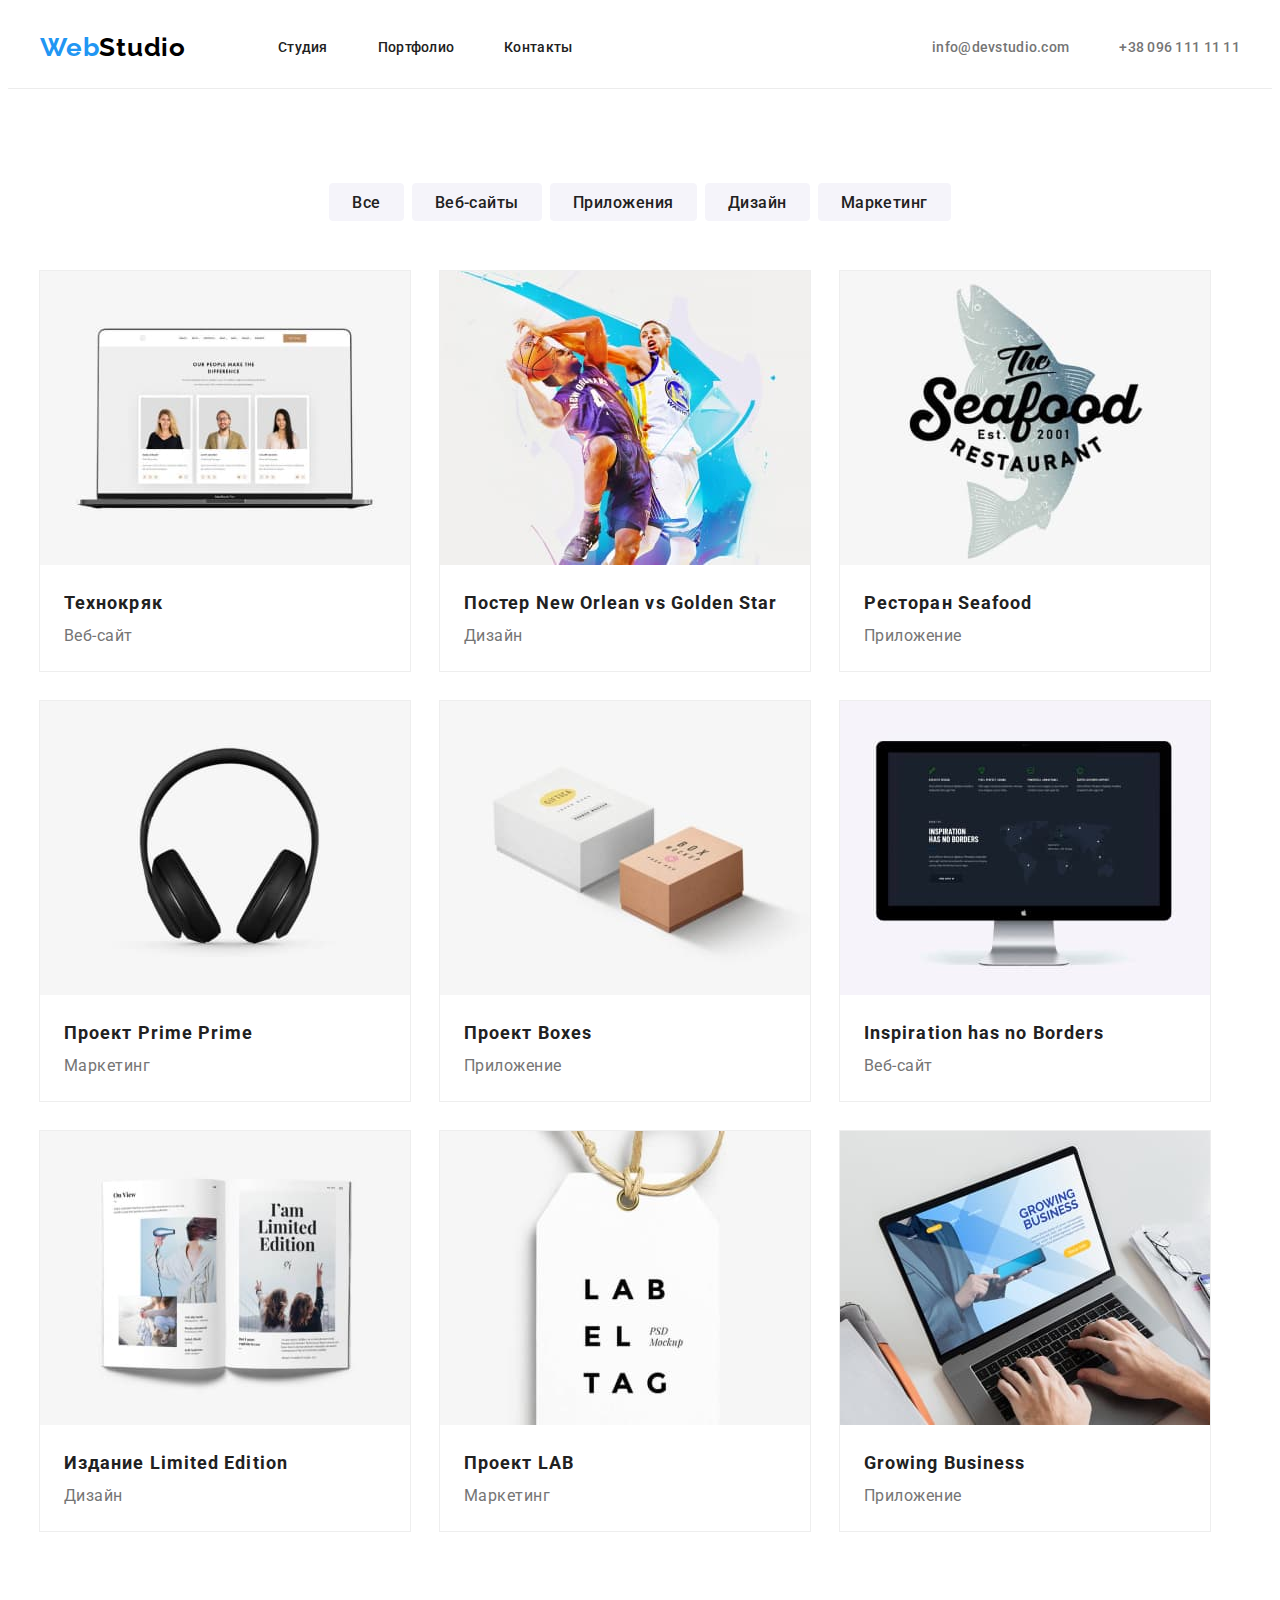
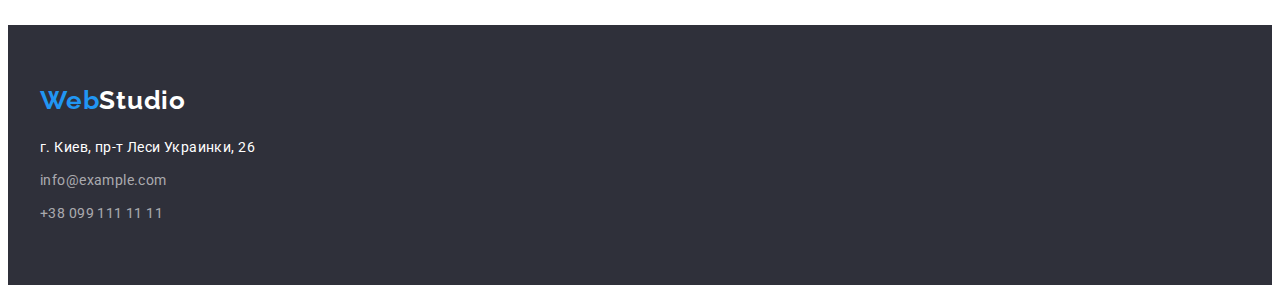
==== portfolio.html @ 8edb37a0 "22.11.2021" ====
<!DOCTYPE html>
<html lang="ru">

<head>
    <meta charset="UTF-8">
    <meta http-equiv="X-UA-Compatible" content="IE=edge">
    <meta name="viewport" content="width=device-width, initial-scale=1.0">
    <title>portfolio</title>
    <link rel="preconnect" href="https://fonts.googleapis.com">
    <link rel="preconnect" href="https://fonts.gstatic.com" crossorigin>
    <link href="https://fonts.googleapis.com/css2?family=Raleway:wght@400;700&display=swap" rel="stylesheet">
    <link rel="preconnect" href="https://fonts.googleapis.com">
    <link rel="preconnect" href="https://fonts.gstatic.com" crossorigin>
    <link href="https://fonts.googleapis.com/css2?family=Roboto:wght@400;500;700;900&display=swap" rel="stylesheet">
    <link rel="stylesheet" href="https://cdnjs.cloudflare.com/ajax/libs/modern-normalize/1.0.0/modern-normalize.min.css"
        integrity="sha512-ISS7cAi1PEhQ8jnbJpJZMd29NlhNj4AWYyLOSp2CE/CsHxTCu+r+t0D2yoJudVrd0/8fTVPUVDzY5Tvli75u/g=="
        crossorigin="anonymous" />
    <link rel="stylesheet" href="./css/style.css" />
    
</head>

<body>
    <!--header-->
    <header class="header">
    
        <nav class="header-nav container">
    
            <a class="header-logo link" href="./index.html"><span class="logo-web">Web</span>Studio</a>
    
            <ul class="header-list list">
                <li class="header-item"><a href="./index.html" class="header-link link">Студия</a></li>
                <li class="header-item"><a href="./portfolio.html" class="header-link link">Портфолио</a></li>
                <li class="header-item"><a href="" class="header-link link">Контакты</a></li>
    
            </ul>
            <ul class="header-adr list">
                <li class="adr-item"><a href="mailto:info@devstudio.com" class="header-mail link">info@devstudio.com</a>
                </li>
                <li class="adr-item"><a href="tel:+380961111111" class="header-tel link">+38 096 111 11 11</a></li>
            </ul>
        </nav>
    
    </header>
    
    <main>
       <!--buttons  + portfolio section-->
        <section class="port-btn-sec">
             <div class="container">
               <h2 class="display-none">Навигация</h2>

                <ul class="port-btn-list list">
                    <li class="port-btn-item"><button class="port-button" type="button">Все</button></li>
                    <li class="port-btn-item"><button class="port-button" type="button">Веб-сайты</button></li>
                    <li class="port-btn-item"><button class="port-button" type="button">Приложения</button></li>
                    <li class="port-btn-item"><button class="port-button" type="button">Дизайн</button></li>
                    <li class="port-btn-item"><button class="port-button" type="button">Маркетинг</button></li>
                </ul>
                
                <h1 class="display-none">Портфолио</h1>
               
                <ul class="port-list list">
                    <li class="port-list-item">
                        <img class="port-img no-gap" src="./images/pic1.jpg" alt="Технокряк">
                        <div class="port-block">
                            <h2 class="port-second-title">Технокряк</h2>
                            <p class="port-p" lang="en">Веб-сайт</p>
                        </div>
                
                    </li>
                    <li class="port-list-item">
                        <img class="port-img no-gap" src="./images/pic2.jpg" alt="Постер  New Orlean vs Golden Star">
                        <div class="port-block">
                            <h2 class="port-second-title">Постер <span lang="en">New Orlean vs Golden Star</span> </h2>
                            <p class="port-p">Дизайн</p>
                        </div>
                
                    </li>
                    <li class="port-list-item">
                        <img class="port-img no-gap" src="./images/pic3.jpg" alt="Ресторан Seafood">
                        <div class="port-block">
                            <h2 class="port-second-title">Ресторан <span lang="en">Seafood</span> </h2>
                            <p class="port-p"> Приложение</p>
                        </div>
                
                    </li>
                    <li class="port-list-item">
                        <img class="port-img no-gap" src="./images/pic4.jpg" alt="Проект Prime">
                        <div class="port-block">
                            <h2 class="port-second-title">Проект <span lang="en">Prime</span> Prime</h2>
                            <p class="port-p">Маркетинг</p>
                        </div>
                
                    </li>
                    <li class="port-list-item">
                        <img class="port-img no-gap" src="./images/pic5.jpg" alt="Проект Boxes">
                        <div class="port-block">
                            <h2 class="port-second-title">Проект <span lang="en">Boxes</span> </h2>
                            <p class="port-p">Приложение</p>
                        </div>
                
                    </li>
                    <li class="port-list-item">
                        <img class="port-img no-gap" src="./images/pic6.jpg" alt="Inspiration has no Borders">
                        <div class="port-block">
                            <h2 class="port-second-title" lang="en">Inspiration has no Borders</h2>
                            <p class="port-p">Веб-сайт</p>
                        </div>
                
                    </li>
                    <li class="port-list-item">
                        <img class="port-img no-gap" src="./images/pic7.jpg" alt="Издание Limited Edition">
                        <div class="port-block">
                            <h2 class="port-second-title">Издание <span lang="en">Limited Edition</span> </h2>
                            <p class="port-p">Дизайн</p>
                        </div>
                
                    </li>
                    <li class="port-list-item">
                        <img class="port-img no-gap" src="./images/pic8.jpg" alt="Проект LAB">
                        <div class="port-block">
                            <h2 class="port-second-title">Проект <span lang="en">LAB</span> </h2>
                            <p class="port-p">Маркетинг</p>
                        </div>
                
                    </li>
                    <li class="port-list-item">
                        <img class="port-img no-gap" src="./images/pic9.jpg" alt="Growing Business">
                        <div class="port-block">
                            <h2 class="port-second-title" lang="en">Growing Business</h2>
                            <p class="port-p">Приложение</p>
                        </div>
                
                    </li>
                </ul>
             </div>
        </section>
        
        

    </main>

    <!--footer-->
    <footer class="footer">
        <div class="container">
            <a class="footer-logo link" href="./index.html"><span class="logo-web">Web</span>Studio</a>
            <address class="footer-address">
                <ul class="address-list list">
                    <li class="address-item"><a class="footer-adr-ph link" href="https://g.page/stamp-capital?share">
                            г. Киев, пр-т Леси Украинки, 26</a></li>
                    <li class="address-item"><a class="footer-mail link" href="mailto:info@example.com">info@example.com</a></li>
                    <li class="address-item"><a class="footer-tel link" href="tel:+380991111111">+38 099 111 11 11</a></li>
                </ul>
            </address>
        </div>
    </footer>
</body>

</html>
---- css/style.css ----
:root {
  --body-background-color: #ffffff;
  --main-title-color: #ffffff;
  --second-title-color: #212121;
  --text-color: #757575;
  --phone-text-color: #757575;
  --adress-text-color: #ffffff;
  --accent-color: #2196f3;
  --header-background-color: #ffffff;
  --hero-background-color: #2f303a;
  --about-background-color: #e5e5e5;
  --footer-background-color: #2f303a;
  --team-background-color: #f5f4fa;
  --button-color: #ffffff;
  --logo-color: #000000;
  --footer-logo-color: #ffffff;
  --port-btm-color: #f5f4fa;
  --footer-frame-color: #ececec;
  --portfolio-border-color: #eeeeee;
}
body {
  font-family: 'Roboto', sans-serif;
  background-color: var(--body-background-color);
}

h1,
h2,
h3,
p {
  margin-top: 0;
  margin-bottom: 0;
}

.list {
  list-style: none;
  padding: 0;
  margin: 0;
}

.link {
  text-decoration: none;
}
/*------скрытие заголовков-------*/

.display-none {
  position: absolute;
  width: 1px;
  height: 1px;
  margin: -1px;
  border: 0;
  padding: 0;
  white-space: nowrap;
  clip-path: inset(100%);
  clip: rect(0 0 0 0);
  overflow: hidden;
}

section {
  padding-top: 94px;
  /*outline: 2px solid tomato;*/
  padding-bottom: 94px;
}

.container {
  margin-left: auto;
  margin-right: auto;
  padding-left: 15px;
  padding-right: 15px;
  width: 1200px;
  /*outline: 2px solid rgb(16, 92, 179);*/
}

/*-----------------------HEADER--------------------*/
.header {
  background-color: var(--header-background-color);
  border-bottom-width: 1px;
  border-bottom-style: solid;
  border-bottom-color: var(--footer-frame-color);
}

.header-nav {
  display: flex;
  align-items: center;
}

.logo-web {
  color: var(--accent-color);
}

.header-logo {
  font-family: Raleway;
  font-weight: 700;
  font-size: 26px;
  line-height: 1.19;
  letter-spacing: 0.03em;
  color: var(--logo-color);
  display: block;
  width: 145px;
  height: 31px;
  /* outline: solid 1px tomato;*/
}

.header-list {
  display: flex;
  margin-left: 93px;
}

.header-list .header-item:not(:last-child) {
  margin-right: 50px;
}

/*.header-item {
  outline: solid 1px tomato;
}*/

.header-link {
  display: block;
  font-weight: 500;
  font-size: 14px;
  line-height: 1.14;
  letter-spacing: 0.02em;
  color: var(--second-title-color);
  padding-top: 32px;
  padding-bottom: 32px;
}
.header-link:hover,
.header-link:focus {
  color: var(--accent-color);
}

.header-adr {
  display: flex;
  margin-left: auto;
}

.header-adr .adr-item:not(:last-child) {
  margin-right: 50px;
}

/*.adr-item {
  outline: solid 1px tomato;
}*/

.header-mail,
.header-tel {
  display: block;
  padding-top: 32px;
  padding-bottom: 32px;

  font-weight: 500;
  font-size: 14px;
  line-height: 1.14;
  letter-spacing: 0.02em;
  color: var(--phone-text-color);
}

.header-mail:hover,
.header-mail:focus,
.header-tel:hover,
.header-tel:focus {
  color: var(--accent-color);
}

/*-----------------------HERO--------------------*/
.hero {
  background-color: var(--hero-background-color);
  padding-top: 200px;
  padding-bottom: 200px;
}
.hero-title {
  display: block;
  margin-bottom: 30px;
  font-weight: 900;
  font-size: 44px;
  line-height: 1.36;
  text-align: center;
  letter-spacing: 0.06em;
  text-transform: uppercase;
  color: var(--main-title-color);
  /*outline: solid 1px tomato;*/
}
.hero-btn {
  /*----button-text-style----*/
  font-weight: 700;
  font-size: 16px;
  line-height: 1.88;
  font-family: inherit;
  color: var(--button-color);
  text-align: center;
  /*----button-style------- */
  display: block;
  margin-left: auto;
  margin-right: auto;
  min-width: 200px;
  height: 50px;
  cursor: pointer;
  border-radius: 4px;
  padding: 10px 32px;
  background-color: var(--accent-color);
  /*box-shadow: 0px 4px 4px rgba(0, 0, 0, 0.15);*/
}

/*-----------------------ABOUT--------------------*/

.about {
  display: flex;
  padding-top: 94px;
}

.about-list {
  display: flex;
  justify-content: center;
  /* margin-bottom: 94px;*/
}

.about-item {
  display: block;
  width: 270px;
  /*outline: solid 1px tomato;*/
}
.about-list .about-item:not(:last-child) {
  margin-right: 30px;
}

.about-secondtitle {
  font-weight: 700;
  font-size: 14px;
  line-height: 1.14;
  letter-spacing: 0.03em;
  text-transform: uppercase;
  color: var(--second-title-color);
  margin-bottom: 10px;
}
.about-par {
  font-weight: 400;
  font-size: 14px;
  line-height: 1.71;
  letter-spacing: 0.03em;
  color: var(--text-color);
}

/*-----------------------WWD--------------------*/

.wwd-title {
  font-weight: 700;
  font-size: 36px;
  line-height: 1.17;
  text-align: center;
  letter-spacing: 0.03em;
  color: var(--second-title-color);
  margin-bottom: 50px;
}
.wwd-list {
  display: flex;
  justify-content: center;
}

.www-item {
  display: block;
}

.wwd-item:not(:last-child) {
  margin-right: 30px;
}
.wwd-img {
  display: block;
  max-width: 100%;
  height: auto;
  /*width: 370px;
  height: 294px;*/
}

/*-----------------------TEAM--------------------*/
.team {
  background-color: var(--team-background-color);
  display: flex;
}
.team-header {
  font-weight: 700;
  font-size: 36px;
  line-height: 1.17;
  text-align: center;
  letter-spacing: 0.03em;
  color: var(--second-title-color);
  margin-bottom: 50px;
}

.team-list {
  display: flex;
  justify-content: center;
}
.team-item {
  display: block;
  /*outline: solid 1px tomato;*/
}
.team-item:not(:last-child) {
  margin-right: 30px;
}

.team-block {
  padding-top: 30px;
  padding-bottom: 30px;
}

.team-title {
  font-weight: 500;
  font-size: 16px;
  line-height: 1.19;
  text-align: center;
  letter-spacing: 0.03em;
  color: var(--second-title-color);
}
.team-par {
  margin-top: 10px;
  margin-bottom: 0;
  font-weight: 400;
  font-size: 16px;
  line-height: 1.19;
  text-align: center;
  letter-spacing: 0.03em;
  color: var(--text-color);
}
.team-img {
  width: 270px;
  height: 260px;
}

/*-----------------------FOOTER--------------------*/
.footer {
  background-color: var(--footer-background-color);
  padding-top: 60px;
  padding-bottom: 60px;
}
.footer-logo {
  font-family: Raleway;
  font-weight: 700;
  font-size: 26px;
  line-height: 1.19;
  letter-spacing: 0.03em;
  color: var(--footer-logo-color);

  display: block;
  width: 145px;
  height: 31px;
  margin-bottom: 20px;
  /*outline: solid 1px tomato;*/
}

.address-list {
  display: block;
  width: 231px;
  /*outline: solid 1px tomato;*/
}
.address-item:not(:last-child) {
  margin-bottom: 9px;
}
.footer-adr-ph {
  font-style: normal;
  font-weight: 400;
  font-size: 14px;
  line-height: 1.71;
  letter-spacing: 0.03em;
  color: var(--adress-text-color);
}
.footer-mail {
  font-style: normal;
  font-weight: 400;
  font-size: 14px;
  line-height: 1.71;
  letter-spacing: 0.03em;
  color: rgba(255, 255, 255, 0.6);
}
.footer-tel {
  font-style: normal;
  font-weight: 400;
  font-size: 14px;
  line-height: 1.71;
  letter-spacing: 0.03em;
  color: rgba(255, 255, 255, 0.6);
}

.footer-mail:hover,
.footer-tel:hover,
.footer-adr-ph:hover,
.footer-mail:focus,
.footer-tel:focus .footer-adr-ph:focus {
  color: var(--accent-color);
}

/*-----------------------PORTFOLIO--------------------*/
.port-btn-list {
  display: flex;
  justify-content: center;
  margin-bottom: 50px;
}
.port-btn-item:not(:last-child) {
  margin-right: 8px;
}
.port-button {
  font-family: inherit;
  font-style: normal;
  font-weight: 500;
  font-size: 16px;
  line-height: 1.62;
  text-align: center;
  letter-spacing: 0.03em;
  color: var(--second-title-color);

  display: inline-block;
  cursor: pointer;
  border: 1px solid var(--port-btm-color);
  border-radius: 4px;
  min-width: 73px;
  height: 38px;
  padding: 6px 22px;
  background-color: var(--port-btm-color);
}

.port-button:hover,
.port-button:focus {
  color: var(--button-color);
  background-color: var(--accent-color);
}
.port-list {
  display: flex;
  flex-wrap: wrap;
}

.port-list-item {
  width: 370px;
  margin-right: 30px;
  margin-bottom: 30px;
  outline: solid 1px var(--portfolio-border-color);
}

.port-list-item:nth-child(3n) {
  margin-right: 0;
}

.port-list-item:nth-last-child(-n + 3) {
  margin-bottom: 0;
}

.no-gap {
  display: block;
}
.port-block {
  padding: 20px 24px;
}

.port-second-title {
  font-style: normal;
  font-weight: bold;
  font-size: 18px;
  line-height: 2;
  letter-spacing: 0.06em;
  color: var(--second-title-color);
}
.port-p {
  font-weight: normal;
  font-size: 16px;
  line-height: 1.87;
  letter-spacing: 0.03em;
  color: var(--text-color);
}
.port-img {
  width: 370px;
  height: 294px;
}
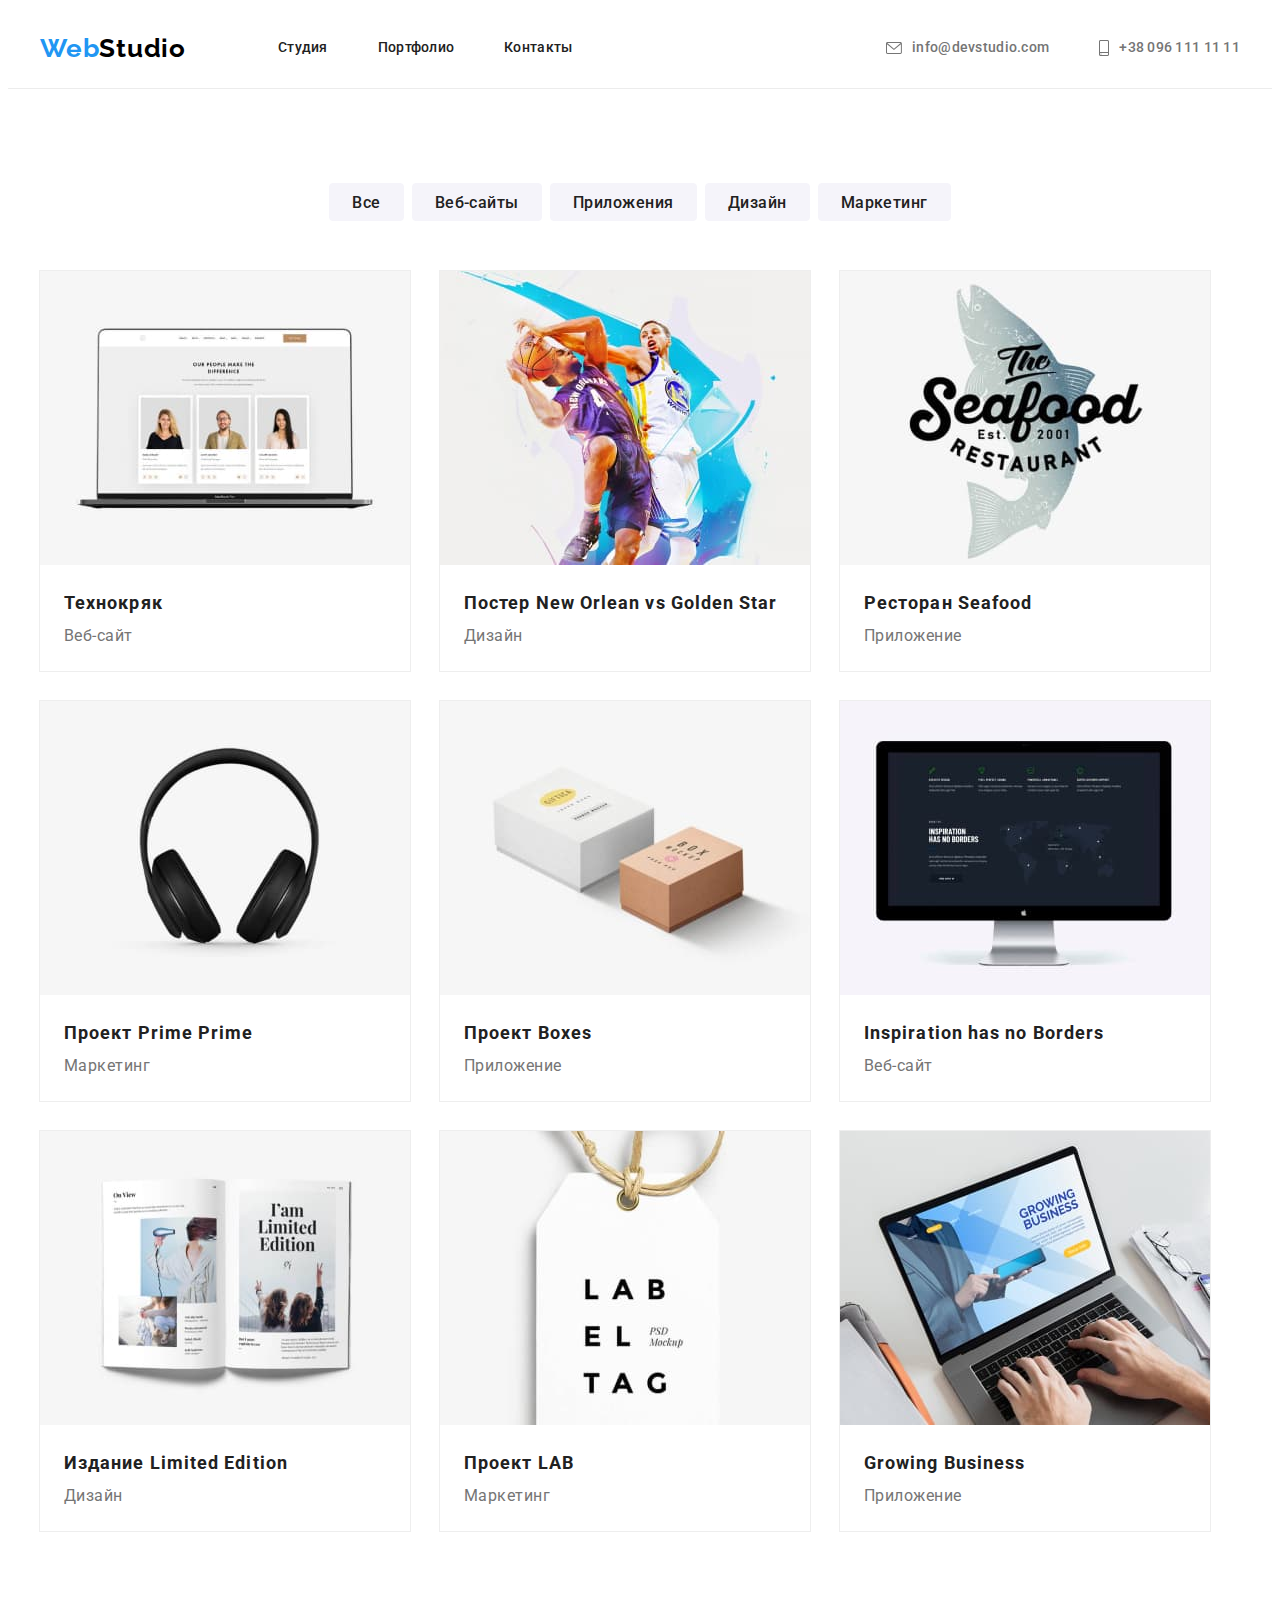
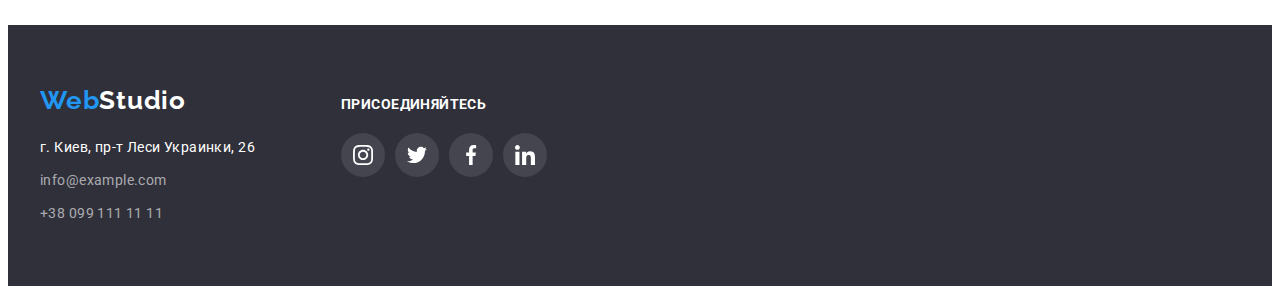
==== commit 8adce465: "27.11.2021 15:05" ====
--- a/portfolio.html
+++ b/portfolio.html
@@ -20,7 +20,7 @@
 </head>
 
 <body>
-    <!--header-->
+    <!---------------header--------------------->
     <header class="header">
     
         <nav class="header-nav container">
@@ -33,10 +33,26 @@
                 <li class="header-item"><a href="" class="header-link link">Контакты</a></li>
     
             </ul>
-            <ul class="header-adr list">
-                <li class="adr-item"><a href="mailto:info@devstudio.com" class="header-mail link">info@devstudio.com</a>
+    
+    
+            <ul class="contact-list list">
+    
+    
+                <li class="contact-item">
+                    <a href="mailto:info@devstudio.com" class="contact-link link">
+                        <svg class="link-icon" width="16" height="12">
+                            <use href="./images/icons.svg#icon-envelope"></use>
+                        </svg>info@devstudio.com
+                    </a>
                 </li>
-                <li class="adr-item"><a href="tel:+380961111111" class="header-tel link">+38 096 111 11 11</a></li>
+    
+                <li class="contact-item">
+                    <a href="tel:+380961111111" class="contact-link link">
+                        <svg class="link-icon" width="10" height="16">
+                            <use href="./images/icons.svg#icon-smartphone"></use>
+                        </svg>+38 096 111 11 11
+                    </a>
+                </li>
             </ul>
         </nav>
     
@@ -139,18 +155,57 @@
 
     </main>
 
-    <!--footer-->
+    <!----------------footer--------------------->
     <footer class="footer">
-        <div class="container">
-            <a class="footer-logo link" href="./index.html"><span class="logo-web">Web</span>Studio</a>
-            <address class="footer-address">
-                <ul class="address-list list">
-                    <li class="address-item"><a class="footer-adr-ph link" href="https://g.page/stamp-capital?share">
-                            г. Киев, пр-т Леси Украинки, 26</a></li>
-                    <li class="address-item"><a class="footer-mail link" href="mailto:info@example.com">info@example.com</a></li>
-                    <li class="address-item"><a class="footer-tel link" href="tel:+380991111111">+38 099 111 11 11</a></li>
+        <div class="container footer-flex">
+            <div class="footer-logo-adress">
+                <a class="footer-logo link" href="./index.html"><span class="logo-web">Web</span>Studio</a>
+                <address class="footer-address">
+                    <ul class="address-list list">
+                        <li class="address-item"><a class="footer-adr-ph link" href="https://g.page/stamp-capital?share">
+                                г. Киев, пр-т Леси Украинки, 26</a></li>
+                        <li class="address-item"><a class="footer-contacts link"
+                                href="mailto:info@example.com">info@example.com</a></li>
+                        <li class="address-item"><a class="footer-contacts link" href="tel:+380991111111">+38 099 111 11
+                                11</a></li>
+                    </ul>
+                </address>
+            </div>
+    
+            <div class="footer-social-box">
+                <h3 class="footer-secondtitle">присоединяйтесь</h3>
+                <ul class="footer-social-list list">
+                    <li class="footer-social-item">
+                        <a href="" class="footer-social-link">
+                            <svg class="footer-social-icon" width="20" height="20">
+                                <use href="./images/icons.svg#icon-instagram"></use>
+                            </svg>
+                        </a>
+                    </li>
+                    <li class="footer-social-item">
+                        <a href="" class="footer-social-link">
+                            <svg class="footer-social-icon" width="20" height="20">
+                                <use href="./images/icons.svg#icon-twitter"></use>
+                            </svg>
+                        </a>
+                    </li>
+                    <li class="footer-social-item">
+                        <a href="" class="footer-social-link">
+                            <svg class="footer-social-icon" width="20" height="20">
+                                <use href="./images/icons.svg#icon-facebook"></use>
+                            </svg>
+                        </a>
+                    </li>
+                    <li class="footer-social-item">
+                        <a href="" class="footer-social-link">
+                            <svg class="footer-social-icon" width="20" height="20">
+                                <use href="./images/icons.svg#icon-linkedin"></use>
+                            </svg>
+                        </a>
+                    </li>
                 </ul>
-            </address>
+            </div>
+    
         </div>
     </footer>
 </body>
--- a/css/style.css
+++ b/css/style.css
@@ -17,6 +17,9 @@
   --port-btm-color: #f5f4fa;
   --footer-frame-color: #ececec;
   --portfolio-border-color: #eeeeee;
+  --social-icons-color: #afb1b8;
+  --footer-contact-color: rgba(255, 255, 255, 0.6);
+  --footer-social-link-color: rgba(255, 255, 255, 0.1);
 }
 body {
   font-family: 'Roboto', sans-serif;
@@ -122,50 +125,66 @@
   color: var(--second-title-color);
   padding-top: 32px;
   padding-bottom: 32px;
+  transition-property: color;
+  transition-duration: 250ms;
+  transition-timing-function: cubic-bezier(0.4, 0, 0.2, 1);
 }
 .header-link:hover,
 .header-link:focus {
   color: var(--accent-color);
 }
-
-.header-adr {
+/*------------------------------------------------------*/
+
+.contact-list {
   display: flex;
   margin-left: auto;
-}
-
-.header-adr .adr-item:not(:last-child) {
-  margin-right: 50px;
-}
-
-/*.adr-item {
-  outline: solid 1px tomato;
-}*/
-
-.header-mail,
-.header-tel {
-  display: block;
+  align-content: center;
+  justify-content: center;
+}
+
+.contact-item + .contact-item {
+  margin-left: 50px;
+}
+
+.contact-link {
+  display: flex;
+  justify-content: center;
+  align-items: center;
   padding-top: 32px;
   padding-bottom: 32px;
-
   font-weight: 500;
   font-size: 14px;
   line-height: 1.14;
   letter-spacing: 0.02em;
   color: var(--phone-text-color);
-}
-
-.header-mail:hover,
-.header-mail:focus,
-.header-tel:hover,
-.header-tel:focus {
+  transition-property: color;
+  transition-duration: 250ms;
+  transition-timing-function: cubic-bezier(0.4, 0, 0.2, 1);
+}
+
+.contact-link:hover,
+.contact-link:focus {
   color: var(--accent-color);
+}
+
+.link-icon {
+  fill: var(--phone-text-color);
+  margin-right: 10px;
+  fill: currentColor;
 }
 
 /*-----------------------HERO--------------------*/
 .hero {
-  background-color: var(--hero-background-color);
   padding-top: 200px;
   padding-bottom: 200px;
+}
+
+.hero {
+  background-image: linear-gradient(to right, rgba(47, 48, 58, 0.4), rgba(47, 48, 58, 0.4)),
+    url(../images/hero.jpg);
+  background-repeat: no-repeat;
+  background-position: center;
+  background-size: 1600px 600px, auto;
 }
 .hero-title {
   display: block;
@@ -200,17 +219,13 @@
   /*box-shadow: 0px 4px 4px rgba(0, 0, 0, 0.15);*/
 }
 
-/*-----------------------ABOUT--------------------*/
-
-.about {
-  display: flex;
-  padding-top: 94px;
-}
-
+/*---------------------ABOUT------------------------*/
+.about-container {
+  margin-bottom: 94px;
+}
 .about-list {
   display: flex;
   justify-content: center;
-  /* margin-bottom: 94px;*/
 }
 
 .about-item {
@@ -218,8 +233,18 @@
   width: 270px;
   /*outline: solid 1px tomato;*/
 }
-.about-list .about-item:not(:last-child) {
+.about-item:not(:last-child) {
   margin-right: 30px;
+}
+
+.about-icon-div {
+  display: flex;
+  width: 270px;
+  height: 120px;
+  justify-content: center;
+  align-items: center;
+  margin-bottom: 30px;
+  background-color: var(--port-btm-color);
 }
 
 .about-secondtitle {
@@ -291,6 +316,10 @@
 }
 .team-item {
   display: block;
+  background-color: var(--header-background-color);
+  box-shadow: 0px 1px 3px rgba(0, 0, 0, 0.12), 0px 1px 1px rgba(0, 0, 0, 0.14),
+    0px 2px 1px rgba(0, 0, 0, 0.2);
+  border-radius: 0px 0px 4px 4px;
   /*outline: solid 1px tomato;*/
 }
 .team-item:not(:last-child) {
@@ -312,7 +341,7 @@
 }
 .team-par {
   margin-top: 10px;
-  margin-bottom: 0;
+  margin-bottom: 16px;
   font-weight: 400;
   font-size: 16px;
   line-height: 1.19;
@@ -323,6 +352,104 @@
 .team-img {
   width: 270px;
   height: 260px;
+}
+
+.team-social-list {
+  display: flex;
+  justify-content: center;
+}
+
+.team-social-item {
+  width: 44px;
+  height: 44px;
+}
+
+.team-social-item + .team-social-item {
+  margin-left: 10px;
+}
+
+.team-social-link {
+  width: 100%;
+  height: 100%;
+  border-radius: 50%;
+  display: flex;
+  align-items: center;
+  justify-content: center;
+  transition-property: background-color;
+  transition-duration: 250ms;
+  transition-timing-function: cubic-bezier(0.4, 0, 0.2, 1);
+}
+
+.team-social-link:hover .team-social-icon,
+.team-social-link:focus .team-social-icon {
+  fill: var(--footer-logo-color);
+}
+
+.team-social-link:hover,
+.team-social-link:focus {
+  background-color: var(--accent-color);
+}
+
+.team-social-icon {
+  fill: var(--social-icons-color);
+  transition-property: fill;
+  transition-duration: 250ms;
+  transition-timing-function: cubic-bezier(0.4, 0, 0.2, 1);
+}
+
+/*-----------------REGULAR CUSTOMERS------------*/
+.customers-title {
+  font-weight: 700;
+  font-size: 36px;
+  line-height: 1.17;
+  text-align: center;
+  letter-spacing: 0.03em;
+  color: var(--second-title-color);
+  margin-bottom: 50px;
+}
+
+.customers-list {
+  display: flex;
+  justify-content: center;
+}
+
+.customers-item {
+  width: 170px;
+  height: 92px;
+}
+.customers-link {
+  display: flex;
+  justify-content: center;
+  align-items: center;
+  width: 100%;
+  height: 100%;
+  border: 1px solid var(--social-icons-color);
+  box-sizing: border-box;
+  border-radius: 4px;
+  transition-property: fill;
+  transition-duration: 250ms;
+  transition-timing-function: cubic-bezier(0.4, 0, 0.2, 1);
+}
+
+.customers-icon {
+  fill: var(--social-icons-color);
+  transition-property: fill;
+  transition-duration: 250ms;
+  transition-timing-function: cubic-bezier(0.4, 0, 0.2, 1);
+}
+
+.customers-link:hover .customers-icon,
+.customers-link:focus .customers-icon {
+  fill: var(--accent-color);
+}
+
+.customers-link:hover,
+.customers-link:focus {
+  border: 1px solid var(--accent-color);
+}
+
+.customers-item + .customers-item {
+  margin-left: 30px;
 }
 
 /*-----------------------FOOTER--------------------*/
@@ -331,6 +458,12 @@
   padding-top: 60px;
   padding-bottom: 60px;
 }
+
+.footer-flex {
+  display: flex;
+  align-items: baseline;
+}
+
 .footer-logo {
   font-family: Raleway;
   font-weight: 700;
@@ -343,13 +476,11 @@
   width: 145px;
   height: 31px;
   margin-bottom: 20px;
-  /*outline: solid 1px tomato;*/
 }
 
 .address-list {
   display: block;
   width: 231px;
-  /*outline: solid 1px tomato;*/
 }
 .address-item:not(:last-child) {
   margin-bottom: 9px;
@@ -361,30 +492,78 @@
   line-height: 1.71;
   letter-spacing: 0.03em;
   color: var(--adress-text-color);
-}
-.footer-mail {
+  transition-property: color;
+  transition-duration: 250ms;
+  transition-timing-function: cubic-bezier(0.4, 0, 0.2, 1);
+}
+.footer-contacts {
   font-style: normal;
   font-weight: 400;
   font-size: 14px;
   line-height: 1.71;
   letter-spacing: 0.03em;
-  color: rgba(255, 255, 255, 0.6);
-}
-.footer-tel {
-  font-style: normal;
-  font-weight: 400;
+  color: var(--footer-contact-color);
+  transition-property: color;
+  transition-duration: 250ms;
+  transition-timing-function: cubic-bezier(0.4, 0, 0.2, 1);
+}
+
+.footer-contacts:hover,
+.footer-adr-ph:hover,
+.footer-contacts:focus,
+.footer-adr-ph:focus {
+  color: var(--accent-color);
+}
+/*-----------------------------*/
+.footer-social-box {
+  margin-left: 70px;
+}
+
+.footer-secondtitle {
+  font-weight: 700;
   font-size: 14px;
-  line-height: 1.71;
-  letter-spacing: 0.03em;
-  color: rgba(255, 255, 255, 0.6);
-}
-
-.footer-mail:hover,
-.footer-tel:hover,
-.footer-adr-ph:hover,
-.footer-mail:focus,
-.footer-tel:focus .footer-adr-ph:focus {
-  color: var(--accent-color);
+  line-height: 1.14;
+  letter-spacing: 0.03em;
+  text-transform: uppercase;
+  color: var(--adress-text-color);
+  margin-bottom: 20px;
+}
+
+.footer-social-list {
+  display: flex;
+  justify-content: center;
+  align-items: center;
+}
+
+.footer-social-item {
+  width: 44px;
+  height: 44px;
+}
+
+.footer-social-item + .footer-social-item {
+  margin-left: 10px;
+}
+
+.footer-social-link {
+  width: 100%;
+  height: 100%;
+  border-radius: 50%;
+  display: flex;
+  align-items: center;
+  justify-content: center;
+  background-color: var(--footer-social-link-color);
+  transition-property: background-color;
+  transition-duration: 250ms;
+  transition-timing-function: cubic-bezier(0.4, 0, 0.2, 1);
+}
+
+.footer-social-icon {
+  fill: var(--button-color);
+}
+
+.footer-social-link:hover,
+.footer-social-link:focus {
+  background-color: var(--accent-color);
 }
 
 /*-----------------------PORTFOLIO--------------------*/
@@ -414,6 +593,10 @@
   height: 38px;
   padding: 6px 22px;
   background-color: var(--port-btm-color);
+
+  transition-property: color, background-color;
+  transition-duration: 250ms;
+  transition-timing-function: cubic-bezier(0.4, 0, 0.2, 1);
 }
 
 .port-button:hover,
@@ -431,6 +614,15 @@
   margin-right: 30px;
   margin-bottom: 30px;
   outline: solid 1px var(--portfolio-border-color);
+
+  transition-property: box-shadow;
+  transition-duration: 250ms;
+  transition-timing-function: cubic-bezier(0.4, 0, 0.2, 1);
+}
+.port-list-item:hover,
+.port-list-item:focus {
+  box-shadow: 0px 1px 1px rgba(0, 0, 0, 0.12), 0px 4px 4px rgba(0, 0, 0, 0.06),
+    1px 4px 6px rgba(0, 0, 0, 0.16);
 }
 
 .port-list-item:nth-child(3n) {
